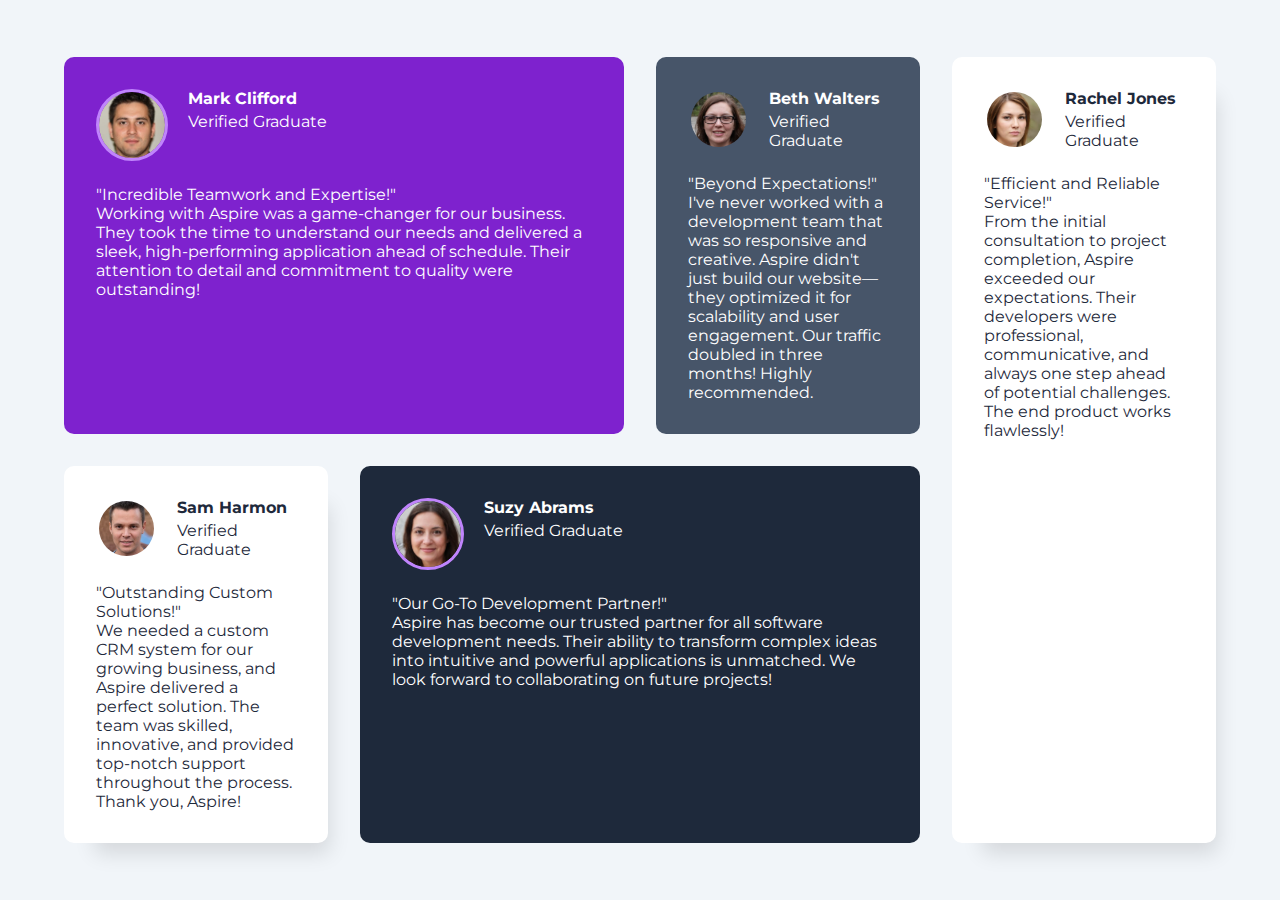
==== testimonials-grid-section/index.html @ a69981d6 "Lifted box-shadow effect for white cards" ====
<!DOCTYPE html>
<html lang="en">

<head>
    <meta charset="UTF-8">
    <meta name="viewport" content="width=device-width, initial-scale=1.0">
    <title>Testimonials Grid</title>
    <link rel="stylesheet" href="./style.css">
    <link rel="preconnect" href="https://fonts.googleapis.com">
    <link rel="preconnect" href="https://fonts.gstatic.com" crossorigin>
    <link href="https://fonts.googleapis.com/css2?family=Montserrat:ital,wght@0,100..900;1,100..900&display=swap" rel="stylesheet">
</head>

<body>
    <div class="wrapper">
        <article>
            <div class="top">
                <figure>
                    <img src="./images/avatar-mark.min.jpg" alt="User profile avatar" class="avatar avatar--highlight">
                </figure>
                <div class="user-info">
                    <p class="name">Mark Clifford</p>
                    <p>Verified Graduate</p>
                </div>
            </div>
            <div class="bottom">
                <p>"Incredible Teamwork and Expertise!"</p>
                <p>Working with Aspire was a game-changer for our business. They took the time to understand our needs and delivered a sleek, high-performing application ahead of schedule. Their attention to detail and commitment to quality were outstanding!</p>
            </div>
        </article>
        <article>
            <div class="top">
                <figure>
                    <img src="./images/avatar-beth.min.jpg" alt="User profile avatar" class="avatar">
                </figure>
                <div class="user-info">
                    <p class="name">Beth Walters</p>
                    <p>Verified Graduate</p>
                </div>
            </div>
            <div class="bottom">
                <p>"Beyond Expectations!"</p>
                <p>I've never worked with a development team that was so responsive and creative. Aspire didn't just build our website—they optimized it for scalability and user engagement. Our traffic doubled in three months! Highly recommended.</p>
            </div>
        </article>
        <article class="lifted-shadow">
            <div class="top">
                <figure>
                    <img src="./images/avatar-rachel.min.jpg" alt="User profile avatar" class="avatar">
                </figure>
                <div class="user-info">
                    <p class="name">Rachel Jones</p>
                    <p>Verified Graduate</p>
                </div>
            </div>
            <div class="bottom">
                <p>"Efficient and Reliable Service!"</p>
                <p>From the initial consultation to project completion, Aspire exceeded our expectations. Their developers were professional, communicative, and always one step ahead of potential challenges. The end product works flawlessly!</p>
            </div>
        </article>
        <article class="lifted-shadow">
            <div class="top">
                <figure>
                    <img src="./images/avatar-sam.min.jpg" alt="User profile avatar" class="avatar">
                </figure>
                <div class="user-info">
                    <p class="name">Sam Harmon</p>
                    <p>Verified Graduate</p>
                </div>
            </div>
            <div class="bottom">
                <p>"Outstanding Custom Solutions!"</p>
                <p>We needed a custom CRM system for our growing business, and Aspire delivered a perfect solution. The team was skilled, innovative, and provided top-notch support throughout the process. Thank you, Aspire!</p>
            </div>
        </article>
        <article>
            <div class="top">
                <figure>
                    <img src="./images/avatar-suzy.min.jpg" alt="User profile avatar" class="avatar avatar--highlight">
                </figure>
                <div class="user-info">
                    <p class="name">Suzy Abrams</p>
                    <p>Verified Graduate</p>
                </div>
            </div>
            <div class="bottom">
                <p>"Our Go-To Development Partner!"</p>
                <p>Aspire has become our trusted partner for all software development needs. Their ability to transform complex ideas into intuitive and powerful applications is unmatched. We look forward to collaborating on future projects!</p>
            </div>
        </article>
    </div>
</body>

</html>
---- testimonials-grid-section/style.css ----
* {
    box-sizing: border-box;
    margin: 0;
    padding: 0;
}

:root {
    --clr-purple: #7e22ce;
    --clr-purple-light: #c084fc;
    --clr-slate-mid: #475569;
    --clr-slate-dark: #1e293b;
}

img {
    display: block;
    width: 100%;
}

body {
    font-family: "Montserrat", sans-serif;
    min-height: 100vh;
    display: grid;

    background-color: #f1f5f9;
}

.wrapper {
    display: grid;
    place-self: center;
    gap: 2rem;
    grid-template-columns: repeat(4, 1fr);
    grid-template-rows: repeat(2, 1fr);

    width: min(90%, 90rem);
}

article {
    padding: 2rem;
    border-radius: 10px;

    background-color: #fff;
    color: #fff;
}

.lifted-shadow {
    box-shadow: 16px 25px 20px -15px rgb(0, 0, 0, .12);
}

article:nth-of-type(1) {
    grid-column: 1 / 3;
    grid-row: 1 / 2;

    background-color: var(--clr-purple);
}

article:nth-of-type(2) {
    grid-column: 3 / 4;
    grid-row: 1 / 2;

    background-color: var(--clr-slate-mid);
}

article:nth-of-type(3) {
    grid-column: 4 / 5;
    grid-row: 1 / 3;
}

article:nth-of-type(4) {
    grid-column: 1 / 2;
    grid-row: 2 / 3;
}

article:nth-of-type(5) {
    grid-column: 2 / 4;
    grid-row: 2 / 3;

    background-color: var(--clr-slate-dark);
}

article:nth-of-type(3),
article:nth-of-type(4) {
    color: var(--clr-slate-dark);
}

figure {
    width: 4.5rem;
    aspect-ratio: 1 / 1;
}

.avatar {
    border: solid 3px transparent;
    border-radius: 50%;
}

.avatar--highlight {
    border-color: var(--clr-purple-light);
}

.top {
    margin-block-end: 1.5rem;

    display: flex;
    gap: 1.25rem;
}

@scope (.user-info) {
    .name {
        margin-block-end: .25rem;
        font-weight: 700;
    }
}
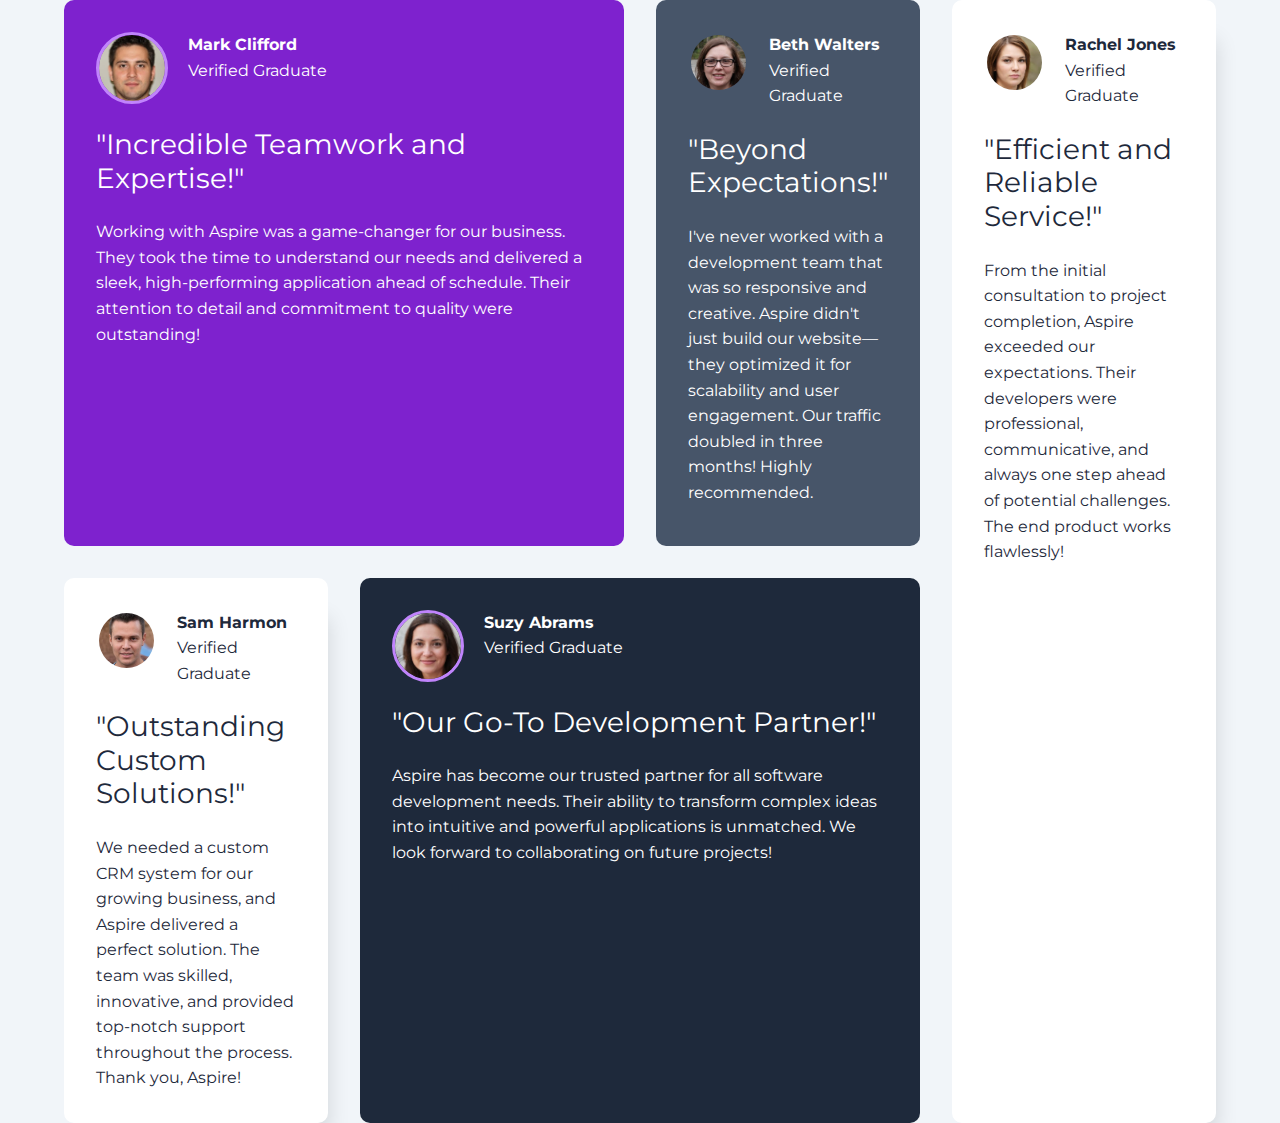
==== commit d0ffd7f9: "Spacing" ====
--- a/testimonials-grid-section/index.html
+++ b/testimonials-grid-section/index.html
@@ -24,7 +24,7 @@
                 </div>
             </div>
             <div class="bottom">
-                <p>"Incredible Teamwork and Expertise!"</p>
+                <p class="testimonial-tagline">"Incredible Teamwork and Expertise!"</p>
                 <p>Working with Aspire was a game-changer for our business. They took the time to understand our needs and delivered a sleek, high-performing application ahead of schedule. Their attention to detail and commitment to quality were outstanding!</p>
             </div>
         </article>
@@ -39,7 +39,7 @@
                 </div>
             </div>
             <div class="bottom">
-                <p>"Beyond Expectations!"</p>
+                <p class="testimonial-tagline">"Beyond Expectations!"</p>
                 <p>I've never worked with a development team that was so responsive and creative. Aspire didn't just build our website—they optimized it for scalability and user engagement. Our traffic doubled in three months! Highly recommended.</p>
             </div>
         </article>
@@ -54,7 +54,7 @@
                 </div>
             </div>
             <div class="bottom">
-                <p>"Efficient and Reliable Service!"</p>
+                <p class="testimonial-tagline">"Efficient and Reliable Service!"</p>
                 <p>From the initial consultation to project completion, Aspire exceeded our expectations. Their developers were professional, communicative, and always one step ahead of potential challenges. The end product works flawlessly!</p>
             </div>
         </article>
@@ -69,7 +69,7 @@
                 </div>
             </div>
             <div class="bottom">
-                <p>"Outstanding Custom Solutions!"</p>
+                <p class="testimonial-tagline">"Outstanding Custom Solutions!"</p>
                 <p>We needed a custom CRM system for our growing business, and Aspire delivered a perfect solution. The team was skilled, innovative, and provided top-notch support throughout the process. Thank you, Aspire!</p>
             </div>
         </article>
@@ -84,7 +84,7 @@
                 </div>
             </div>
             <div class="bottom">
-                <p>"Our Go-To Development Partner!"</p>
+                <p class="testimonial-tagline">"Our Go-To Development Partner!"</p>
                 <p>Aspire has become our trusted partner for all software development needs. Their ability to transform complex ideas into intuitive and powerful applications is unmatched. We look forward to collaborating on future projects!</p>
             </div>
         </article>
--- a/testimonials-grid-section/style.css
+++ b/testimonials-grid-section/style.css
@@ -14,6 +14,10 @@
 img {
     display: block;
     width: 100%;
+}
+
+p {
+    line-height: 1.6;
 }
 
 body {
@@ -105,7 +109,14 @@
 
 @scope (.user-info) {
     .name {
-        margin-block-end: .25rem;
         font-weight: 700;
     }
+}
+
+@scope (.bottom) {
+    .testimonial-tagline {
+        margin-block-end: 1.5rem;
+        font-size: 1.75rem;
+        line-height: 1.2;
+    }
 }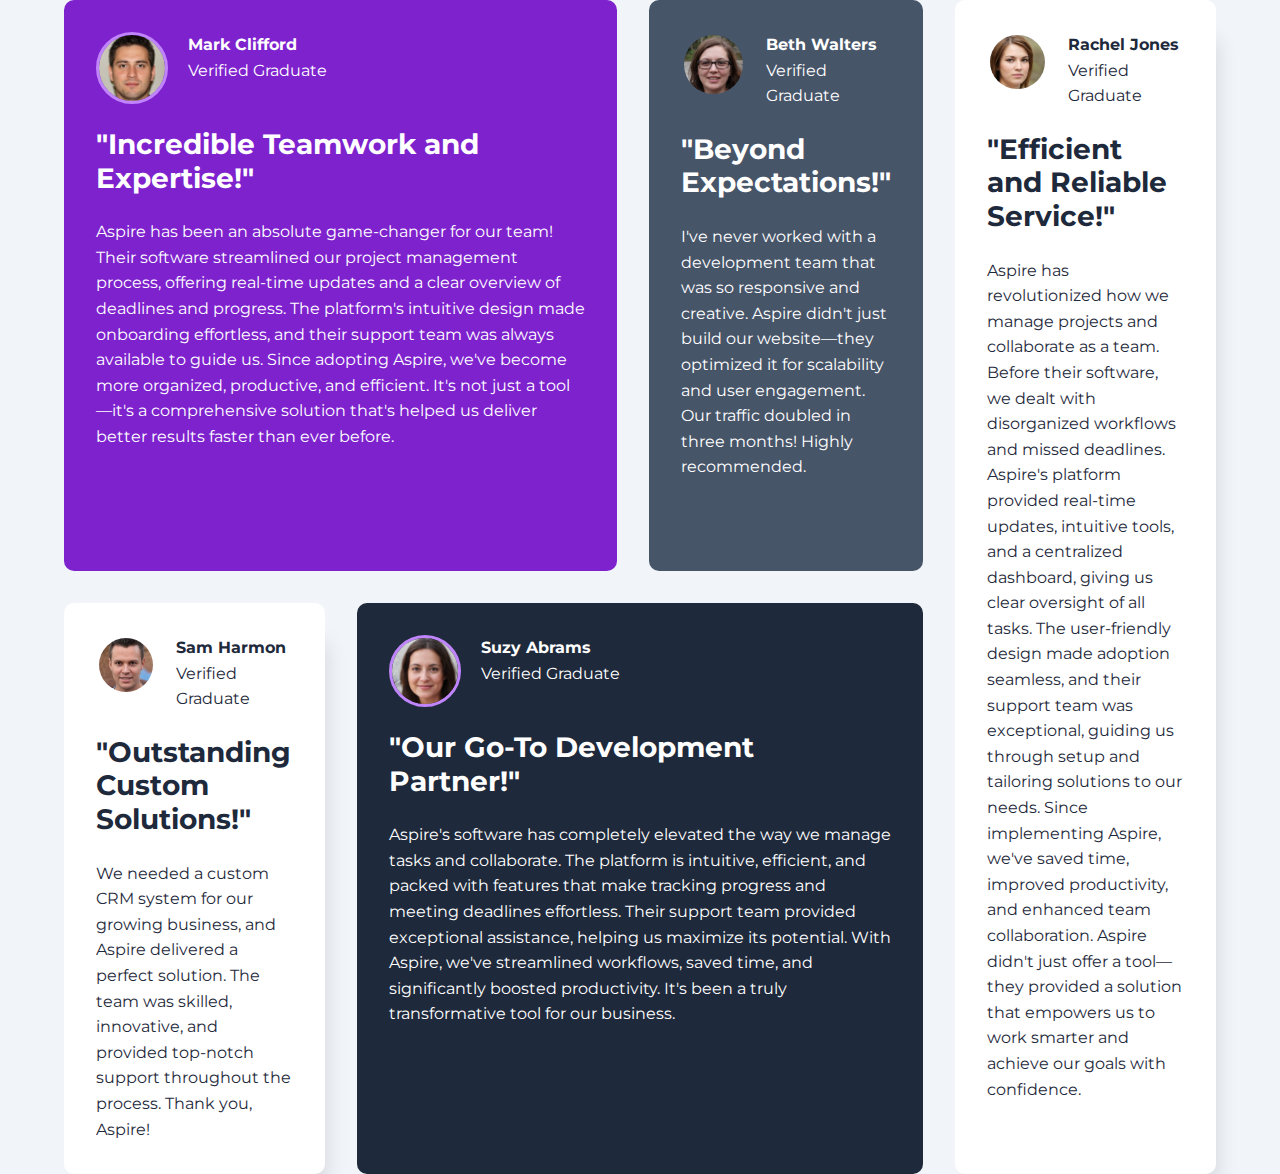
==== commit e6d4c028: "Update testionial text and font-weight" ====
--- a/testimonials-grid-section/index.html
+++ b/testimonials-grid-section/index.html
@@ -25,7 +25,7 @@
             </div>
             <div class="bottom">
                 <p class="testimonial-tagline">"Incredible Teamwork and Expertise!"</p>
-                <p>Working with Aspire was a game-changer for our business. They took the time to understand our needs and delivered a sleek, high-performing application ahead of schedule. Their attention to detail and commitment to quality were outstanding!</p>
+                <p>Aspire has been an absolute game-changer for our team! Their software streamlined our project management process, offering real-time updates and a clear overview of deadlines and progress. The platform's intuitive design made onboarding effortless, and their support team was always available to guide us. Since adopting Aspire, we've become more organized, productive, and efficient. It's not just a tool—it's a comprehensive solution that's helped us deliver better results faster than ever before.</p>
             </div>
         </article>
         <article>
@@ -55,7 +55,7 @@
             </div>
             <div class="bottom">
                 <p class="testimonial-tagline">"Efficient and Reliable Service!"</p>
-                <p>From the initial consultation to project completion, Aspire exceeded our expectations. Their developers were professional, communicative, and always one step ahead of potential challenges. The end product works flawlessly!</p>
+                <p>Aspire has revolutionized how we manage projects and collaborate as a team. Before their software, we dealt with disorganized workflows and missed deadlines. Aspire's platform provided real-time updates, intuitive tools, and a centralized dashboard, giving us clear oversight of all tasks. The user-friendly design made adoption seamless, and their support team was exceptional, guiding us through setup and tailoring solutions to our needs. Since implementing Aspire, we've saved time, improved productivity, and enhanced team collaboration. Aspire didn't just offer a tool—they provided a solution that empowers us to work smarter and achieve our goals with confidence.</p>
             </div>
         </article>
         <article class="lifted-shadow">
@@ -85,7 +85,7 @@
             </div>
             <div class="bottom">
                 <p class="testimonial-tagline">"Our Go-To Development Partner!"</p>
-                <p>Aspire has become our trusted partner for all software development needs. Their ability to transform complex ideas into intuitive and powerful applications is unmatched. We look forward to collaborating on future projects!</p>
+                <p>Aspire's software has completely elevated the way we manage tasks and collaborate. The platform is intuitive, efficient, and packed with features that make tracking progress and meeting deadlines effortless. Their support team provided exceptional assistance, helping us maximize its potential. With Aspire, we've streamlined workflows, saved time, and significantly boosted productivity. It's been a truly transformative tool for our business.</p>
             </div>
         </article>
     </div>
--- a/testimonials-grid-section/style.css
+++ b/testimonials-grid-section/style.css
@@ -117,6 +117,7 @@
     .testimonial-tagline {
         margin-block-end: 1.5rem;
         font-size: 1.75rem;
+        font-weight: 700;
         line-height: 1.2;
     }
 }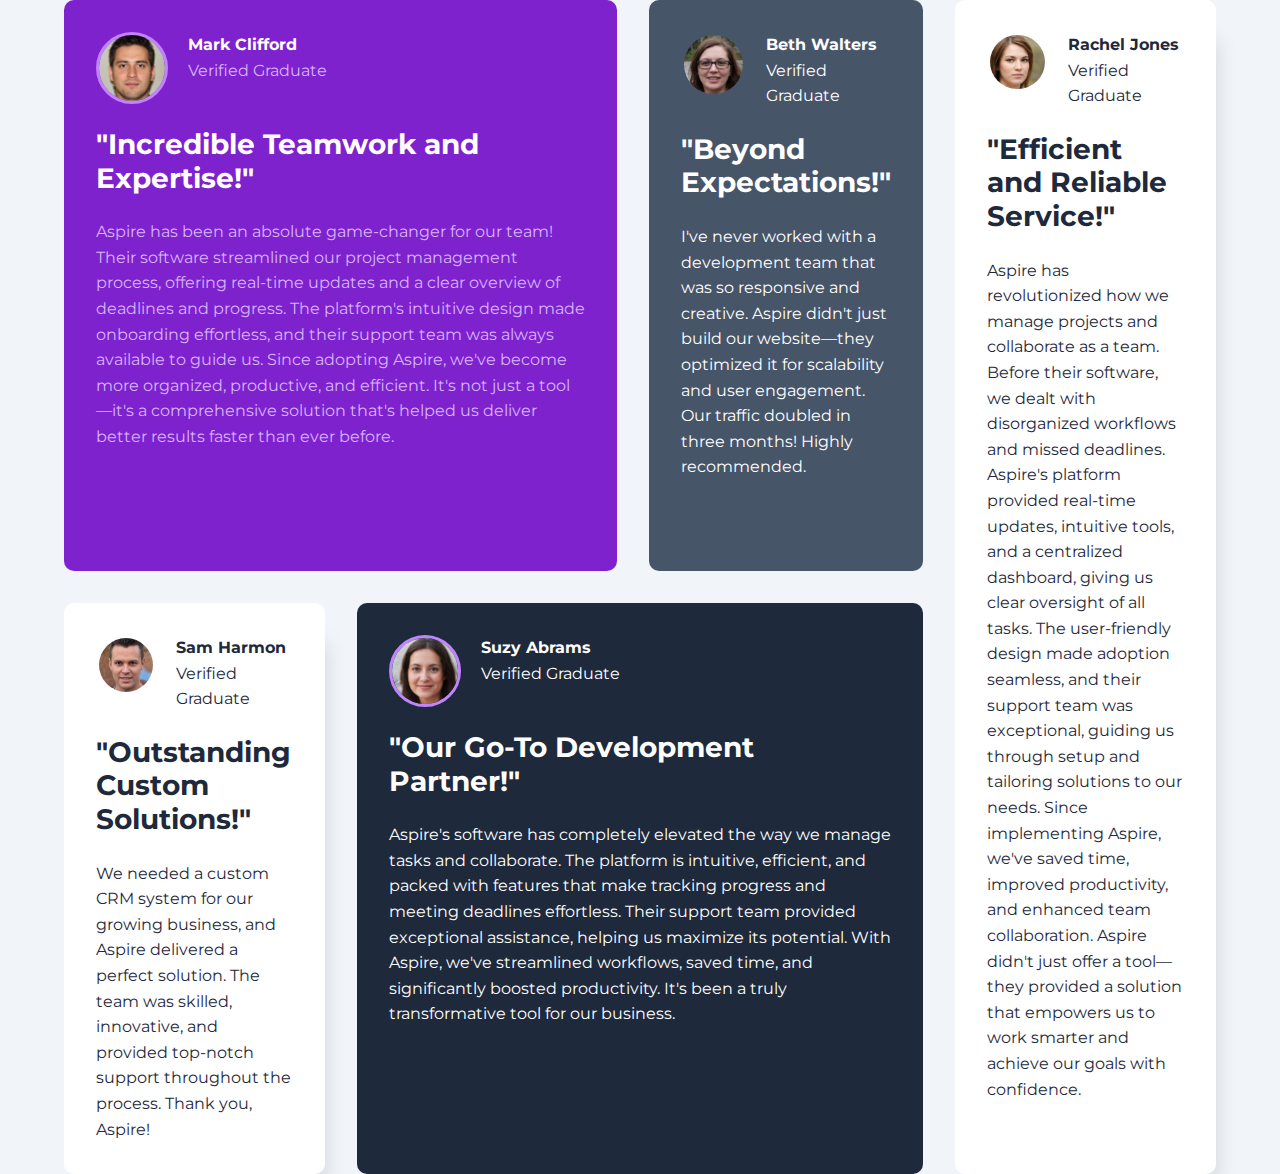
==== commit 0dac8dbb: "Add utility classes for purple text" ====
--- a/testimonials-grid-section/index.html
+++ b/testimonials-grid-section/index.html
@@ -20,12 +20,12 @@
                 </figure>
                 <div class="user-info">
                     <p class="name">Mark Clifford</p>
-                    <p>Verified Graduate</p>
+                    <p class="role txt-clr-purple-dark">Verified Graduate</p>
                 </div>
             </div>
             <div class="bottom">
                 <p class="testimonial-tagline">"Incredible Teamwork and Expertise!"</p>
-                <p>Aspire has been an absolute game-changer for our team! Their software streamlined our project management process, offering real-time updates and a clear overview of deadlines and progress. The platform's intuitive design made onboarding effortless, and their support team was always available to guide us. Since adopting Aspire, we've become more organized, productive, and efficient. It's not just a tool—it's a comprehensive solution that's helped us deliver better results faster than ever before.</p>
+                <p class="testimonial-description txt-clr-purple-dark">Aspire has been an absolute game-changer for our team! Their software streamlined our project management process, offering real-time updates and a clear overview of deadlines and progress. The platform's intuitive design made onboarding effortless, and their support team was always available to guide us. Since adopting Aspire, we've become more organized, productive, and efficient. It's not just a tool—it's a comprehensive solution that's helped us deliver better results faster than ever before.</p>
             </div>
         </article>
         <article>
@@ -35,12 +35,12 @@
                 </figure>
                 <div class="user-info">
                     <p class="name">Beth Walters</p>
-                    <p>Verified Graduate</p>
+                    <p class="role">Verified Graduate</p>
                 </div>
             </div>
             <div class="bottom">
                 <p class="testimonial-tagline">"Beyond Expectations!"</p>
-                <p>I've never worked with a development team that was so responsive and creative. Aspire didn't just build our website—they optimized it for scalability and user engagement. Our traffic doubled in three months! Highly recommended.</p>
+                <p class="testimonial-description">I've never worked with a development team that was so responsive and creative. Aspire didn't just build our website—they optimized it for scalability and user engagement. Our traffic doubled in three months! Highly recommended.</p>
             </div>
         </article>
         <article class="lifted-shadow">
@@ -50,12 +50,12 @@
                 </figure>
                 <div class="user-info">
                     <p class="name">Rachel Jones</p>
-                    <p>Verified Graduate</p>
+                    <p class="role">Verified Graduate</p>
                 </div>
             </div>
             <div class="bottom">
                 <p class="testimonial-tagline">"Efficient and Reliable Service!"</p>
-                <p>Aspire has revolutionized how we manage projects and collaborate as a team. Before their software, we dealt with disorganized workflows and missed deadlines. Aspire's platform provided real-time updates, intuitive tools, and a centralized dashboard, giving us clear oversight of all tasks. The user-friendly design made adoption seamless, and their support team was exceptional, guiding us through setup and tailoring solutions to our needs. Since implementing Aspire, we've saved time, improved productivity, and enhanced team collaboration. Aspire didn't just offer a tool—they provided a solution that empowers us to work smarter and achieve our goals with confidence.</p>
+                <p class="testimonial-description">Aspire has revolutionized how we manage projects and collaborate as a team. Before their software, we dealt with disorganized workflows and missed deadlines. Aspire's platform provided real-time updates, intuitive tools, and a centralized dashboard, giving us clear oversight of all tasks. The user-friendly design made adoption seamless, and their support team was exceptional, guiding us through setup and tailoring solutions to our needs. Since implementing Aspire, we've saved time, improved productivity, and enhanced team collaboration. Aspire didn't just offer a tool—they provided a solution that empowers us to work smarter and achieve our goals with confidence.</p>
             </div>
         </article>
         <article class="lifted-shadow">
@@ -65,12 +65,12 @@
                 </figure>
                 <div class="user-info">
                     <p class="name">Sam Harmon</p>
-                    <p>Verified Graduate</p>
+                    <p class="role">Verified Graduate</p>
                 </div>
             </div>
             <div class="bottom">
                 <p class="testimonial-tagline">"Outstanding Custom Solutions!"</p>
-                <p>We needed a custom CRM system for our growing business, and Aspire delivered a perfect solution. The team was skilled, innovative, and provided top-notch support throughout the process. Thank you, Aspire!</p>
+                <p class="testimonial-description">We needed a custom CRM system for our growing business, and Aspire delivered a perfect solution. The team was skilled, innovative, and provided top-notch support throughout the process. Thank you, Aspire!</p>
             </div>
         </article>
         <article>
@@ -80,12 +80,12 @@
                 </figure>
                 <div class="user-info">
                     <p class="name">Suzy Abrams</p>
-                    <p>Verified Graduate</p>
+                    <p class="role">Verified Graduate</p>
                 </div>
             </div>
             <div class="bottom">
                 <p class="testimonial-tagline">"Our Go-To Development Partner!"</p>
-                <p>Aspire's software has completely elevated the way we manage tasks and collaborate. The platform is intuitive, efficient, and packed with features that make tracking progress and meeting deadlines effortless. Their support team provided exceptional assistance, helping us maximize its potential. With Aspire, we've streamlined workflows, saved time, and significantly boosted productivity. It's been a truly transformative tool for our business.</p>
+                <p class="testimonial-description">Aspire's software has completely elevated the way we manage tasks and collaborate. The platform is intuitive, efficient, and packed with features that make tracking progress and meeting deadlines effortless. Their support team provided exceptional assistance, helping us maximize its potential. With Aspire, we've streamlined workflows, saved time, and significantly boosted productivity. It's been a truly transformative tool for our business.</p>
             </div>
         </article>
     </div>
--- a/testimonials-grid-section/style.css
+++ b/testimonials-grid-section/style.css
@@ -9,6 +9,9 @@
     --clr-purple-light: #c084fc;
     --clr-slate-mid: #475569;
     --clr-slate-dark: #1e293b;
+
+    --txt-clr-purple-light: #f3e8ff;
+    --txt-clr-purple-dark: #d8b4fe;
 }
 
 img {
@@ -48,6 +51,15 @@
 
 .lifted-shadow {
     box-shadow: 16px 25px 20px -15px rgb(0, 0, 0, .12);
+}
+
+/* utility */
+.txt-clr-purple-dark {
+    color: var(--txt-clr-purple-dark);
+}
+
+.txt-clr-purple-light {
+    color: var(--txt-clr-purple-light);
 }
 
 article:nth-of-type(1) {
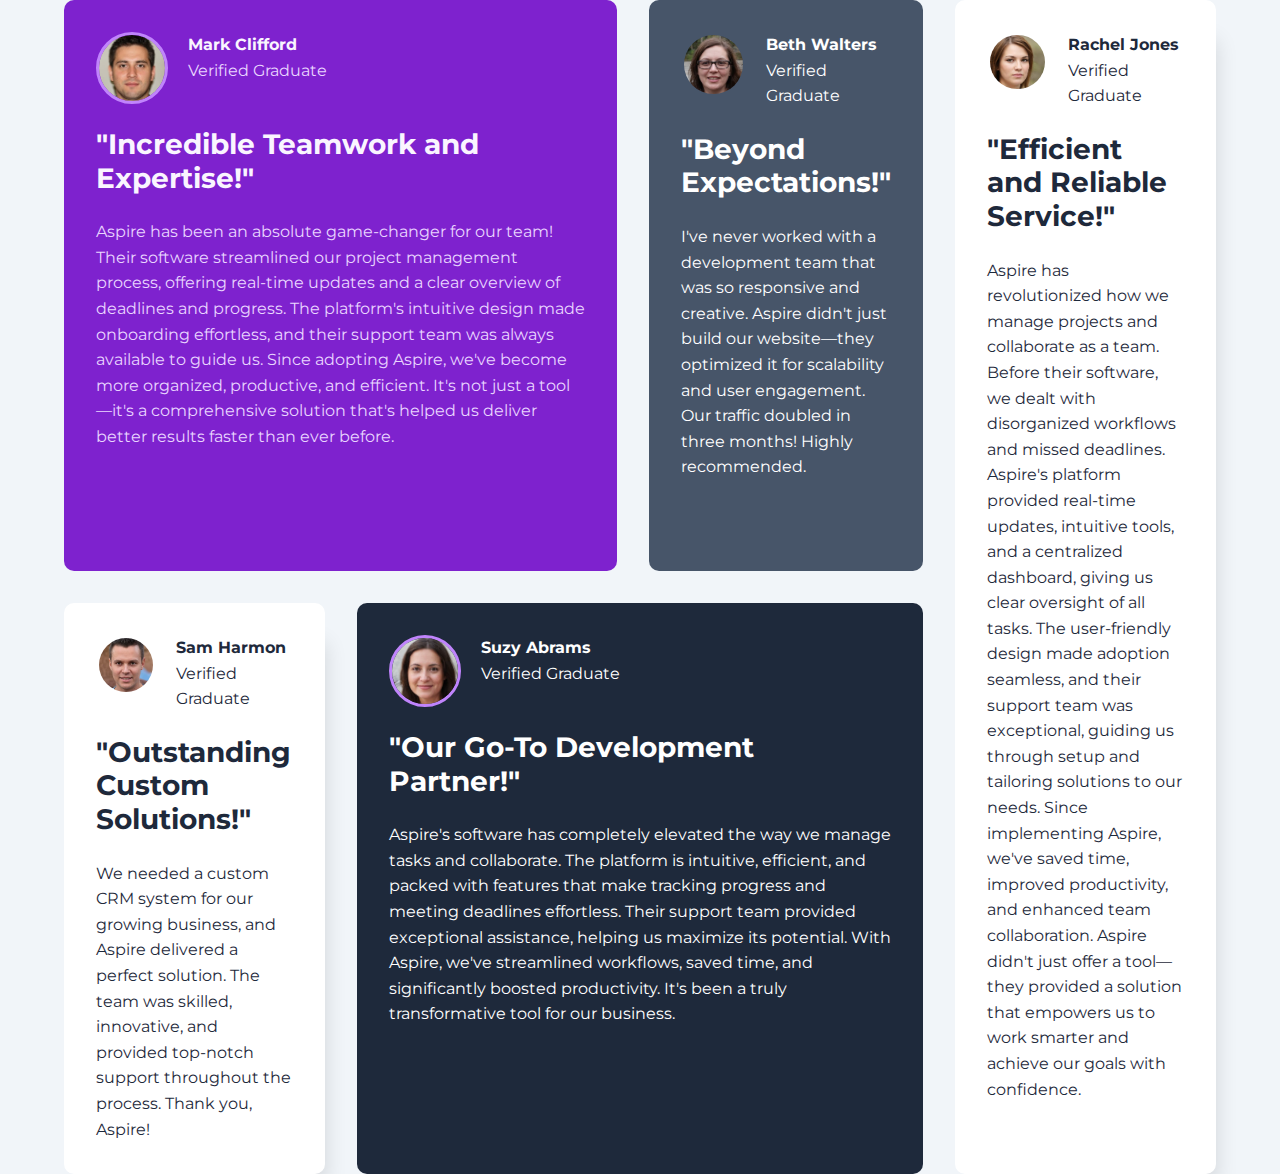
==== commit 2e96b5b4: "Update txt purple styling" ====
--- a/testimonials-grid-section/index.html
+++ b/testimonials-grid-section/index.html
@@ -19,12 +19,12 @@
                     <img src="./images/avatar-mark.min.jpg" alt="User profile avatar" class="avatar avatar--highlight">
                 </figure>
                 <div class="user-info">
-                    <p class="name">Mark Clifford</p>
+                    <p class="name txt-clr-purple-light">Mark Clifford</p>
                     <p class="role txt-clr-purple-dark">Verified Graduate</p>
                 </div>
             </div>
             <div class="bottom">
-                <p class="testimonial-tagline">"Incredible Teamwork and Expertise!"</p>
+                <p class="testimonial-tagline txt-clr-purple-light">"Incredible Teamwork and Expertise!"</p>
                 <p class="testimonial-description txt-clr-purple-dark">Aspire has been an absolute game-changer for our team! Their software streamlined our project management process, offering real-time updates and a clear overview of deadlines and progress. The platform's intuitive design made onboarding effortless, and their support team was always available to guide us. Since adopting Aspire, we've become more organized, productive, and efficient. It's not just a tool—it's a comprehensive solution that's helped us deliver better results faster than ever before.</p>
             </div>
         </article>
--- a/testimonials-grid-section/style.css
+++ b/testimonials-grid-section/style.css
@@ -10,8 +10,8 @@
     --clr-slate-mid: #475569;
     --clr-slate-dark: #1e293b;
 
-    --txt-clr-purple-light: #f3e8ff;
-    --txt-clr-purple-dark: #d8b4fe;
+    --txt-clr-purple-light: #faf5ff;
+    --txt-clr-purple-dark: #e9d5ff;
 }
 
 img {
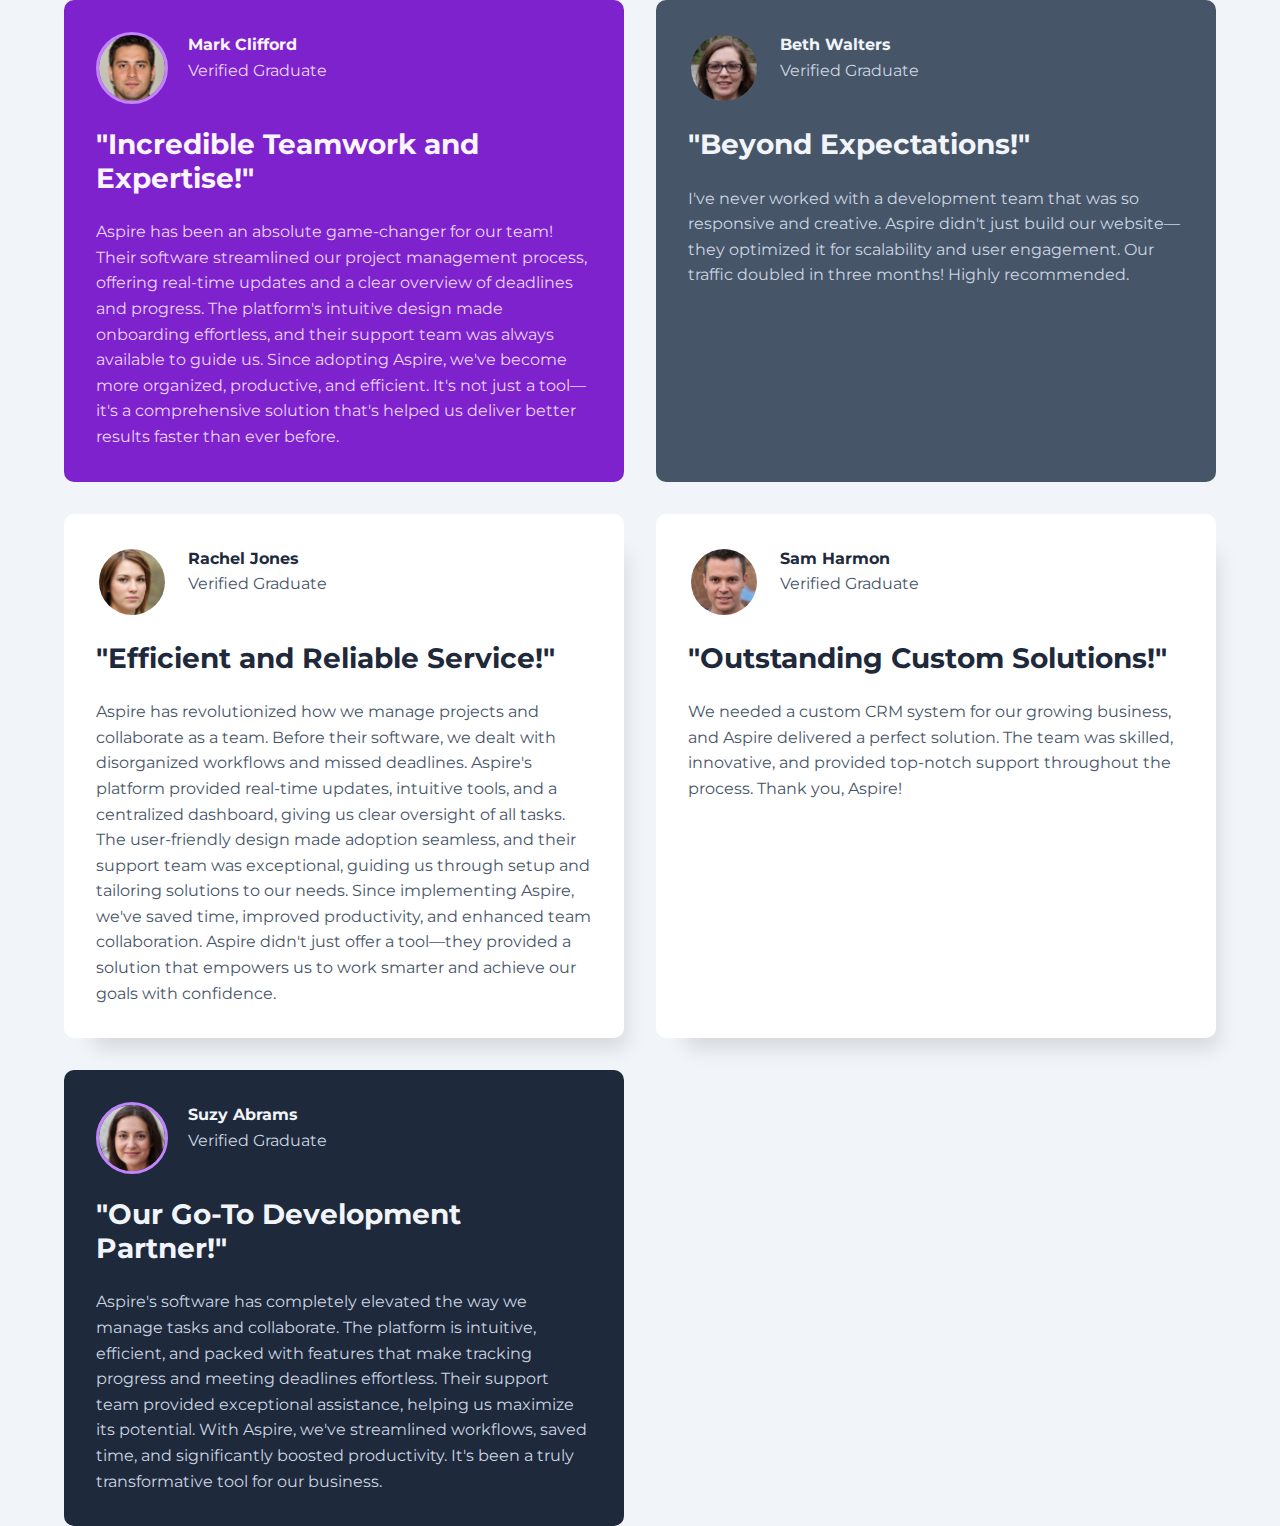
==== commit 51fb6aab: "Adjust text colors" ====
--- a/testimonials-grid-section/index.html
+++ b/testimonials-grid-section/index.html
@@ -34,13 +34,13 @@
                     <img src="./images/avatar-beth.min.jpg" alt="User profile avatar" class="avatar">
                 </figure>
                 <div class="user-info">
-                    <p class="name">Beth Walters</p>
-                    <p class="role">Verified Graduate</p>
+                    <p class="name txt-clr-slate-light">Beth Walters</p>
+                    <p class="role txt-clr-slate-med">Verified Graduate</p>
                 </div>
             </div>
             <div class="bottom">
-                <p class="testimonial-tagline">"Beyond Expectations!"</p>
-                <p class="testimonial-description">I've never worked with a development team that was so responsive and creative. Aspire didn't just build our website—they optimized it for scalability and user engagement. Our traffic doubled in three months! Highly recommended.</p>
+                <p class="testimonial-tagline txt-clr-slate-light">"Beyond Expectations!"</p>
+                <p class="testimonial-description txt-clr-slate-med">I've never worked with a development team that was so responsive and creative. Aspire didn't just build our website—they optimized it for scalability and user engagement. Our traffic doubled in three months! Highly recommended.</p>
             </div>
         </article>
         <article class="lifted-shadow">
@@ -50,12 +50,12 @@
                 </figure>
                 <div class="user-info">
                     <p class="name">Rachel Jones</p>
-                    <p class="role">Verified Graduate</p>
+                    <p class="role txt-clr-slate-dark-med">Verified Graduate</p>
                 </div>
             </div>
             <div class="bottom">
                 <p class="testimonial-tagline">"Efficient and Reliable Service!"</p>
-                <p class="testimonial-description">Aspire has revolutionized how we manage projects and collaborate as a team. Before their software, we dealt with disorganized workflows and missed deadlines. Aspire's platform provided real-time updates, intuitive tools, and a centralized dashboard, giving us clear oversight of all tasks. The user-friendly design made adoption seamless, and their support team was exceptional, guiding us through setup and tailoring solutions to our needs. Since implementing Aspire, we've saved time, improved productivity, and enhanced team collaboration. Aspire didn't just offer a tool—they provided a solution that empowers us to work smarter and achieve our goals with confidence.</p>
+                <p class="testimonial-description txt-clr-slate-dark-med">Aspire has revolutionized how we manage projects and collaborate as a team. Before their software, we dealt with disorganized workflows and missed deadlines. Aspire's platform provided real-time updates, intuitive tools, and a centralized dashboard, giving us clear oversight of all tasks. The user-friendly design made adoption seamless, and their support team was exceptional, guiding us through setup and tailoring solutions to our needs. Since implementing Aspire, we've saved time, improved productivity, and enhanced team collaboration. Aspire didn't just offer a tool—they provided a solution that empowers us to work smarter and achieve our goals with confidence.</p>
             </div>
         </article>
         <article class="lifted-shadow">
@@ -65,12 +65,12 @@
                 </figure>
                 <div class="user-info">
                     <p class="name">Sam Harmon</p>
-                    <p class="role">Verified Graduate</p>
+                    <p class="role txt-clr-slate-dark-med">Verified Graduate</p>
                 </div>
             </div>
             <div class="bottom">
                 <p class="testimonial-tagline">"Outstanding Custom Solutions!"</p>
-                <p class="testimonial-description">We needed a custom CRM system for our growing business, and Aspire delivered a perfect solution. The team was skilled, innovative, and provided top-notch support throughout the process. Thank you, Aspire!</p>
+                <p class="testimonial-description txt-clr-slate-dark-med">We needed a custom CRM system for our growing business, and Aspire delivered a perfect solution. The team was skilled, innovative, and provided top-notch support throughout the process. Thank you, Aspire!</p>
             </div>
         </article>
         <article>
@@ -79,13 +79,13 @@
                     <img src="./images/avatar-suzy.min.jpg" alt="User profile avatar" class="avatar avatar--highlight">
                 </figure>
                 <div class="user-info">
-                    <p class="name">Suzy Abrams</p>
-                    <p class="role">Verified Graduate</p>
+                    <p class="name txt-clr-slate-light">Suzy Abrams</p>
+                    <p class="role txt-clr-slate-med">Verified Graduate</p>
                 </div>
             </div>
             <div class="bottom">
-                <p class="testimonial-tagline">"Our Go-To Development Partner!"</p>
-                <p class="testimonial-description">Aspire's software has completely elevated the way we manage tasks and collaborate. The platform is intuitive, efficient, and packed with features that make tracking progress and meeting deadlines effortless. Their support team provided exceptional assistance, helping us maximize its potential. With Aspire, we've streamlined workflows, saved time, and significantly boosted productivity. It's been a truly transformative tool for our business.</p>
+                <p class="testimonial-tagline txt-clr-slate-light">"Our Go-To Development Partner!"</p>
+                <p class="testimonial-description txt-clr-slate-med">Aspire's software has completely elevated the way we manage tasks and collaborate. The platform is intuitive, efficient, and packed with features that make tracking progress and meeting deadlines effortless. Their support team provided exceptional assistance, helping us maximize its potential. With Aspire, we've streamlined workflows, saved time, and significantly boosted productivity. It's been a truly transformative tool for our business.</p>
             </div>
         </article>
     </div>
--- a/testimonials-grid-section/style.css
+++ b/testimonials-grid-section/style.css
@@ -12,6 +12,9 @@
 
     --txt-clr-purple-light: #faf5ff;
     --txt-clr-purple-dark: #e9d5ff;
+    --txt-clr-slate-light: #f1f5f9;
+    --txt-clr-slate-med: #cbd5e1;
+    --txt-clr-slate-dark-med: #475569;
 }
 
 img {
@@ -60,6 +63,19 @@
 
 .txt-clr-purple-light {
     color: var(--txt-clr-purple-light);
+}
+
+.txt-clr-slate-med {
+    color: var(--txt-clr-slate-med);
+}
+
+.txt-clr-slate-light {
+    color: var(--txt-clr-slate-light);
+}
+
+.role.txt-clr-slate-dark-med,
+.testimonial-description.txt-clr-slate-dark-med {
+    color: var(--txt-clr-slate-dark-med);
 }
 
 article:nth-of-type(1) {
@@ -132,4 +148,36 @@
         font-weight: 700;
         line-height: 1.2;
     }
+}
+
+@media screen and (50em <= width <= 93.75em) {
+    .wrapper {
+        grid-template-columns: repeat(2, 1fr);
+        grid-template-rows: none;
+    }
+
+    article:nth-of-type(1),
+    article:nth-of-type(2),
+    article:nth-of-type(3),
+    article:nth-of-type(4),
+    article:nth-of-type(5) {
+        grid-column: auto;
+        grid-row: auto;
+    }
+}
+
+@media screen and (width < 50em) {
+    .wrapper {
+        grid-template-columns: 1fr;
+        grid-template-rows: none;
+    }
+
+    article:nth-of-type(1),
+    article:nth-of-type(2),
+    article:nth-of-type(3),
+    article:nth-of-type(4),
+    article:nth-of-type(5) {
+        grid-column: auto;
+        grid-row: auto;
+    }
 }